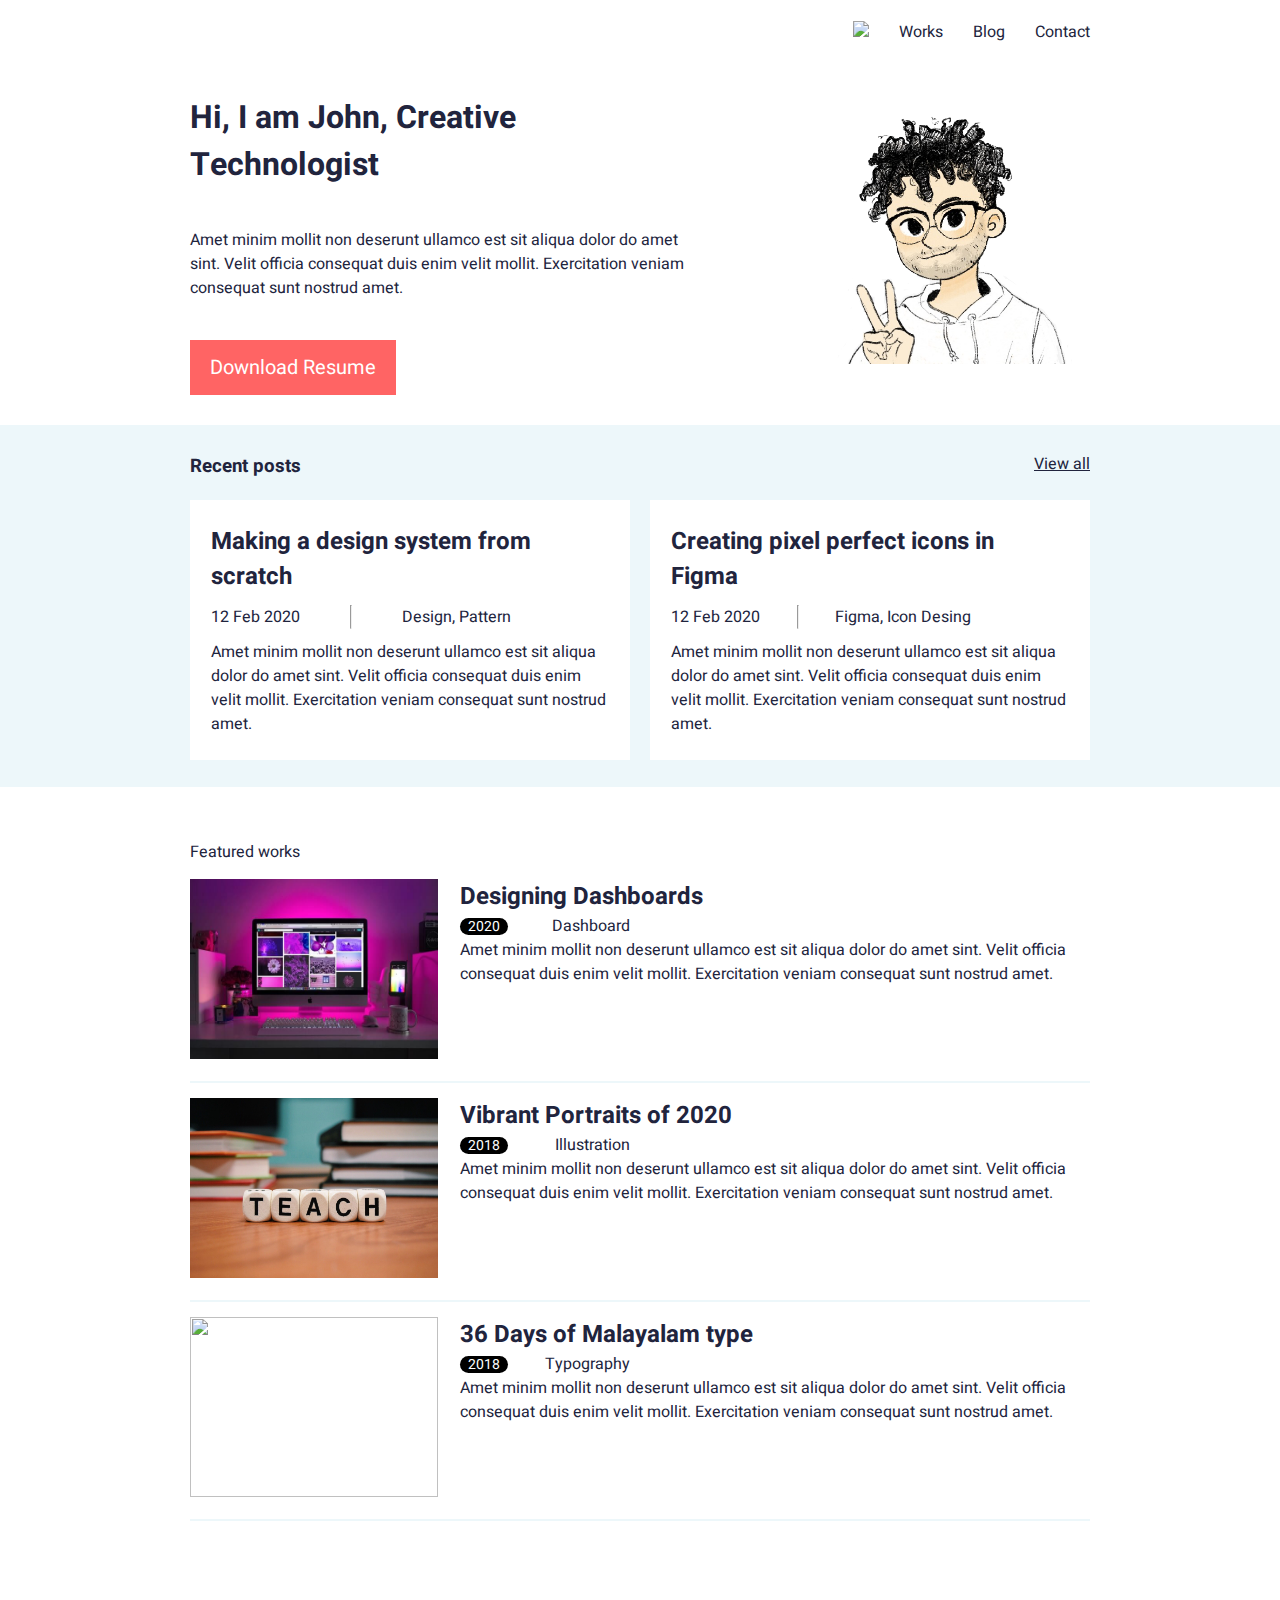
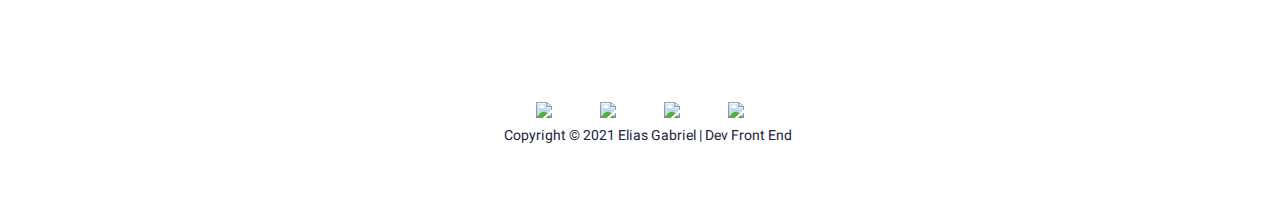
==== index.html @ eb451b37 "update" ====
<!DOCTYPE html>
<html lang="pt-br">

<head>
    <meta charset="UTF-8">
    <meta http-equiv="X-UA-Compatible" content="IE=edge">
    <meta name="viewport" content="width=device-width, initial-scale=1.0">
    <link rel="preconnect" href="https://fonts.googleapis.com">
    <link rel="shortcut icon" type="image/x-icon" href="./../content/img/favicon.ico">

    <link rel="preconnect" href="https://fonts.gstatic.com" crossorigin>
    <link href="https://fonts.googleapis.com/css2?family=Heebo&display=swap" rel="stylesheet">

    <link rel="stylesheet" href="./content/css/main.css">
    <link rel="stylesheet" href="./content/css/index.css">

    <title>Portifólio 1</title>
</head>

<body>
    <header>
        <nav class="container">
            <ul>
                <li>
                    <a href="./index.html"><img src="https://img.icons8.com/material-rounded/24/000000/home-page.png" /></a>
                </li>
                <li><a href="./pages/works.html">Works</a></li>
                <li><a href="./pages/blog.html">Blog</a></li>
                <li><a href="./pages/contact-me.html">Contact</a></li>
            </ul>
        </nav>
        <nav>
            <div class="sanduiche">
                <div class="container2" onclick="myFunction(this)">
                    <div class="bar1"></div>
                    <div class="bar2"></div>
                    <div class="bar3"></div>
                    <div class="menu-drop">
                        <ul>
                            <li>
                                <a href="./../index.html"><img src="https://img.icons8.com/material-rounded/24/000000/home-page.png" /></a>
                            </li>
                            <li><a href="./pages/works.html">Works</a></li>
                            <li><a href="./pages/blog.html">Blog</a></li>
                            <li><a href="./pages/contact-me.html">Contact</a></li>
                        </ul>
                    </div>
                </div>
            </div>
        </nav>

        <div class="container">
            <div class="apresentation">
                <div class="content-apresentation">
                    <h1>Hi, I am John, Creative Technologist</h1>
                    <p>Amet minim mollit non deserunt ullamco est sit aliqua dolor do amet sint. Velit officia consequat duis enim velit mollit. Exercitation veniam consequat sunt nostrud amet.</p>
                    <button class="cv">
                        <a download="" href="./content/CV.pdf" class="button button--flex">
                            Download Resume <i class="uil uil-download-alt button__icon"></i>
                        </a>
                    </button>
                </div>
                <div class="avatar">
                    <figure><img src="./content/img/perfil.png" alt=""></figure>
                </div>
            </div>
        </div>
    </header>
    <div class="bc-blue">
        <div class="container">
            <div class="recents-post">
                <div class="recents-header">
                    <h3>Recent posts</h3>
                    <a href="./pages/blog.html">View all</a>
                </div>
                <div class="recents-posts-conteudo">
                    <div class="box-container-recents-post">
                        <h2>Making a design system from scratch</h2>
                        <div class="item-recents-posts">
                            <p>12 Feb 2020</p>
                            <hr>
                            <p>Design, Pattern</p>
                        </div>
                        <p>Amet minim mollit non deserunt ullamco est sit aliqua dolor do amet sint. Velit officia consequat duis enim velit mollit. Exercitation veniam consequat sunt nostrud amet.</p>
                    </div>
                    <div class="box-container-recents-post">
                        <h2>Creating pixel perfect icons in Figma</h2>
                        <div class="item-recents-posts">
                            <p>12 Feb 2020</p>
                            <hr>
                            <p>Figma, Icon Desing</p>
                        </div>
                        <p>Amet minim mollit non deserunt ullamco est sit aliqua dolor do amet sint. Velit officia consequat duis enim velit mollit. Exercitation veniam consequat sunt nostrud amet.</p>
                    </div>
                </div>
            </div>
        </div>
    </div>


    <div class="container">
        <div class="Featured-works">
            <div class="works-header">
                <p>Featured works</p>
            </div>
            <a href="./pages/works/work01.html">
                <div class="item-works">
                    <figure><img src="./content/img/portfolio1.jpg" alt=""></figure>
                    <div class="content-text">
                        <h2>Designing Dashboards</h2>
                        <div class="list-works">
                            <span class="year">
                                2020
                            </span>
                            <p>
                                Dashboard
                            </p>
                        </div>
                        <p>Amet minim mollit non deserunt ullamco est sit aliqua dolor do amet sint. Velit officia consequat duis enim velit mollit. Exercitation veniam consequat sunt nostrud amet.</p>
                    </div>
                </div>
            </a>
            <a href="./pages/works/work02.html">

                <div class="item-works">
                    <figure><img src="./content/img/portfolio2.jpg" alt=""></figure>
                    <div class="content-text">
                        <h2>Vibrant Portraits of 2020</h2>
                        <div class="list-works">
                            <span class="year">
                            2018
                        </span>
                            <p>
                                Illustration
                            </p>
                        </div>
                        <p>Amet minim mollit non deserunt ullamco est sit aliqua dolor do amet sint. Velit officia consequat duis enim velit mollit. Exercitation veniam consequat sunt nostrud amet.</p>
                    </div>
                </div>
            </a>
            <a href="./pages/works/work03.html">

                <div class="item-works">
                    <figure><img src="./content/img/portfolio3.jpg" alt=""></figure>
                    <div class="content-text">
                        <h2>36 Days of Malayalam type</h2>
                        <div class="list-works">
                            <span class="year">
                            2018
                        </span>
                            <p>
                                Typography
                            </p>
                        </div>
                        <p>Amet minim mollit non deserunt ullamco est sit aliqua dolor do amet sint. Velit officia consequat duis enim velit mollit. Exercitation veniam consequat sunt nostrud amet.</p>
                    </div>
                </div>
            </a>
        </div>
    </div>

    <footer>
        <div class="footer-content">
            <div class="content-social">
                <div class="facebook">
                    <a href="https://www.facebook.com/eliasgabriel.dasilva/"><img src="https://img.icons8.com/ios-filled/32/000000/facebook-f.png" /></a>
                </div>
                <div class="instagram">
                    <a href="https://www.instagram.com/eliasgahh/"><img src="https://img.icons8.com/material-outlined/32/000000/instagram-new.png" /></a>

                </div>
                <div class="twitter">
                    <a href="https://twitter.com/EliasGahh"><img src="https://img.icons8.com/ios-filled/32/000000/twitter-squared.png" /></a>
                </div>
                <div class="linkeding">
                    <a href="https://www.linkedin.com/in/elias-gabriel-437551121/"><img src="https://img.icons8.com/material-outlined/32/000000/linkedin--v1.png" /></a>
                </div>
            </div>
            <div class="copy">
                <a href="https://github.com/EliasGabriel1"><img width="15" height="15" src="https://img.icons8.com/ios-filled/50/000000/github-2.png" /> Copyright © 2021 Elias Gabriel | Dev Front End</a>
            </div>
        </div>
    </footer>

    <script src="./content/js/index.js"></script>
    <script>
    </script>
</body>

</html>
---- content/css/main.css ----
* {
    margin: 0;
    padding: 0;
    font-family: 'Heebo', sans-serif;
    color: var(--black-color);
}

:root {
    --primary-color: #FF6464;
    --second-color: #00A8CC;
    --third-color: #8695A4;
    --black-color: #21243D;
    --bc-recents-post: #EDF7FA;
    --bc-hover-works: #eeeeee6b;
    --pane-padding: 5px 42px;
    --margin-pattern-container: 0 auto;
    --max-width-pattern-container: 900px;
    --max-width-nopatter-container: 700px;
}

.font-off {
    color: #00000073
}

.container2 {
    display: inline-block;
    cursor: pointer;
}

.sanduiche {
    visibility: hidden;
}

ul {
    list-style: none;
}

.bar1,
.bar2,
.bar3 {
    width: 35px;
    height: 5px;
    background-color: #333;
    margin: 6px 0;
    transition: 0.4s;
}

.menu-drop {
    visibility: hidden;
    position: fixed;
    width: 100vw;
    top: 0;
    font-size: 100px;
    right: 0;
    height: 100vh;
    background: #000000bd;
}

.change>.menu-drop {
    visibility: visible;
}

.change>.menu-drop>ul {
    margin: 50px;
    line-height: 40px;
}

.change>.menu-drop>ul>li>a {
    font-size: 30px;
    color: white;
}

.change .bar1 {
    -webkit-transform: rotate(-45deg) translate(-9px, 6px);
    transform: rotate(-45deg) translate(-9px, 6px);
}

.change .bar2 {
    opacity: 0;
}

.change .bar3 {
    -webkit-transform: rotate(45deg) translate(-8px, -8px);
    transform: rotate(45deg) translate(-8px, -8px);
}

.container {
    max-width: var(--max-width-pattern-container);
    margin: var(--margin-pattern-container);
}

.container-blog {
    max-width: var(--max-width-nopatter-container);
    margin: var(--margin-pattern-container);
}

header {
    padding: 20px 60px;
}

header>nav>ul {
    display: flex;
    justify-content: flex-end;
    gap: 30px;
    list-style: none;
    align-items: center;
}

ul>li>a {
    text-decoration: none;
}

ul>li>a:hover {
    color: #21243daf;
}

.bc-blue {
    background-color: var(--bc-recents-post);
}

footer {
    display: flex;
    justify-content: center;
}

.footer-content {
    padding: 57px 0;
}

.copy a {
    font-size: 14px;
    text-decoration: none;
    display: flex;
    align-items: center;
}

.copy:hover a {
    color: #000000b3;
}

.content-social {
    display: flex;
    justify-content: space-evenly;
}

@media (min-width:900px) {
    nav:nth-child(2n) {
        display: none;
    }
}

@media (max-width:900px) {
    nav:first-child {
        display: none;
    }
    .sanduiche {
        visibility: visible;
        display: flex;
        justify-content: flex-end;
    }
    header {
        padding: 20px;
    }
}
---- content/css/index.css ----
.apresentation {
    display: grid;
    grid-template-columns: 70% 30%;
    margin-top: 50px;
    margin-bottom: 10px
}

.cv {
    width: max-content;
    padding: 13px 20px;
    background-color: var(--primary-color);
    border: none;
}

.cv>a {
    font-size: 20px;
    text-decoration: none;
    color: white;
    align-self: center;
}

.content-apresentation>p {
    margin: 40px 0;
    max-width: 500px;
}

.content-apresentation>h1 {
    font-weight: 700;
    max-width: 500px;
}

.recents-post {
    padding: 27px 0;
}

.recents-posts-conteudo {
    display: flex;
    justify-content: space-evenly;
    gap: 20px;
}

.item-recents-posts {
    display: flex;
    justify-content: space-between;
    margin: 11px 0;
    max-width: 300px;
}

.box-container-recents-post {
    background-color: white;
    padding: 24px 21px;
    max-width: 420px;
}

.box-container-recents-post>h2 {
    max-width: 374px;
}

.content-text {
    display: block;
    margin-left: 18px
}

.Featured-works>a {
    text-decoration: none;
}

.item-works {
    display: grid;
    grid-template-columns: 28% 72%;
    border-bottom: 2px solid var(--bc-recents-post);
    padding: 15px 0;
}

.item-works:hover {
    background-color: var(--bc-hover-works);
    border-radius: 12px;
}

.item-works>figure>img {
    width: 248px;
    height: 180px;
}

.list-works {
    display: flex;
    justify-content: space-between;
    max-width: 170px;
    align-items: center;
}

.list-works>.year {
    font-size: 14px;
    background: black;
    color: white;
    height: 17px;
    border-radius: 20px;
    padding: 0px 8px;
    align-items: center;
    display: flex;
}

.recents-header {
    display: flex;
    justify-content: space-between;
    margin-bottom: 20px;
}

.Featured-works {
    padding: 53px 0;
    margin-bottom: 70px;
}

.avatar>figure>img {
    width: -webkit-fill-available;
}

@media (max-width:900px) {
    .apresentation {
        display: flex;
        flex-direction: column-reverse;
        margin-top: unset;
    }
    .recents-header {
        justify-content: center;
        text-align: center;
        flex-direction: column;
    }
    .recents-posts-conteudo {
        display: block;
    }
    .box-container-recents-post {
        margin: 30px 20px;
    }
    .item-works {
        margin: 30px 20px;
        display: block;
    }
    .list-works {
        margin: 16px 0
    }
    .works-header>p {
        text-align: center;
    }
    .content-apresentation {
        text-align: center;
    }
}
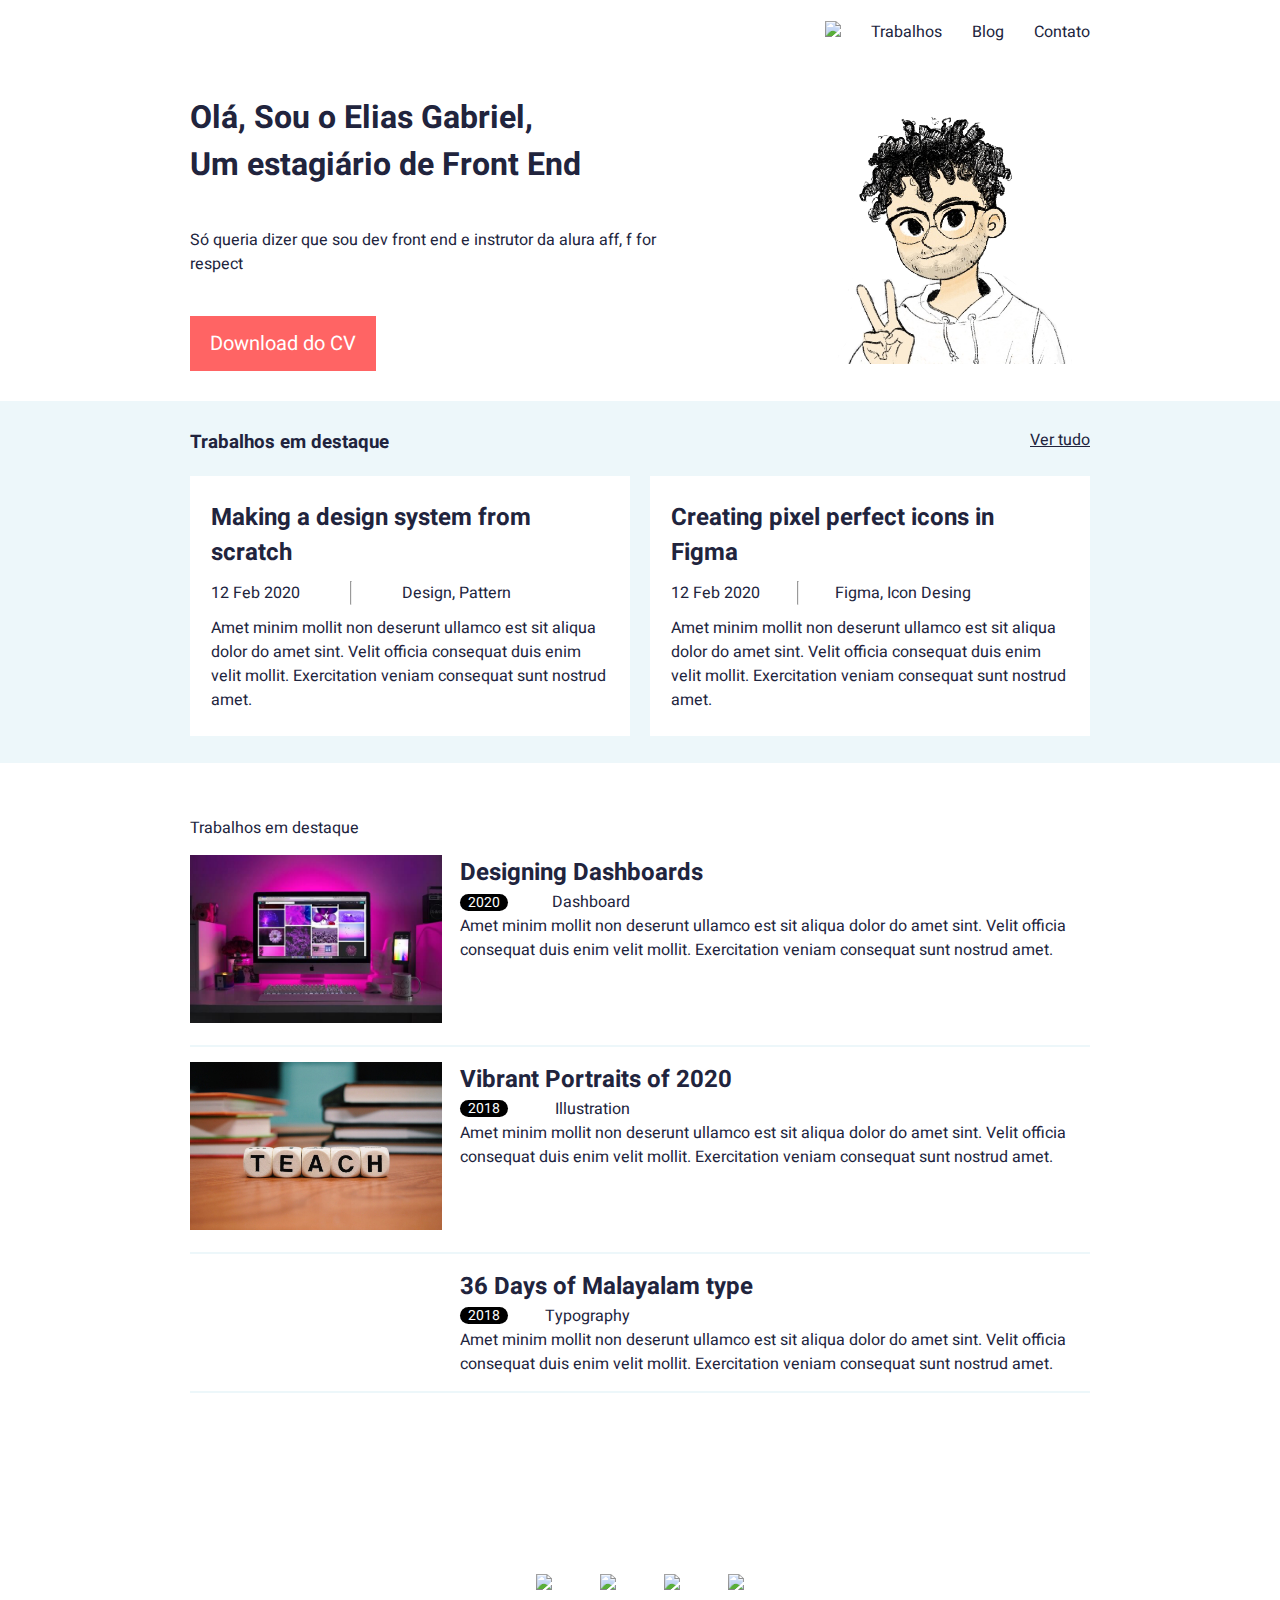
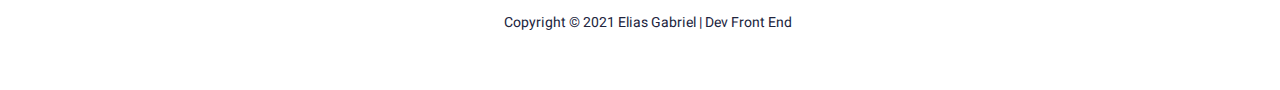
==== commit 7d9a6d70: "quase pronto" ====
--- a/index.html
+++ b/index.html
@@ -14,7 +14,7 @@
     <link rel="stylesheet" href="./content/css/main.css">
     <link rel="stylesheet" href="./content/css/index.css">
 
-    <title>Portifólio 1</title>
+    <title>Portifólio - template</title>
 </head>
 
 <body>
@@ -24,9 +24,9 @@
                 <li>
                     <a href="./index.html"><img src="https://img.icons8.com/material-rounded/24/000000/home-page.png" /></a>
                 </li>
-                <li><a href="./pages/works.html">Works</a></li>
+                <li><a href="./pages/works.html">Trabalhos</a></li>
                 <li><a href="./pages/blog.html">Blog</a></li>
-                <li><a href="./pages/contact-me.html">Contact</a></li>
+                <li><a href="./pages/contact-me.html">Contato</a></li>
             </ul>
         </nav>
         <nav>
@@ -40,9 +40,9 @@
                             <li>
                                 <a href="./../index.html"><img src="https://img.icons8.com/material-rounded/24/000000/home-page.png" /></a>
                             </li>
-                            <li><a href="./pages/works.html">Works</a></li>
+                            <li><a href="./pages/works.html">Trabalhos</a></li>
                             <li><a href="./pages/blog.html">Blog</a></li>
-                            <li><a href="./pages/contact-me.html">Contact</a></li>
+                            <li><a href="./pages/contact-me.html">Contato</a></li>
                         </ul>
                     </div>
                 </div>
@@ -52,11 +52,11 @@
         <div class="container">
             <div class="apresentation">
                 <div class="content-apresentation">
-                    <h1>Hi, I am John, Creative Technologist</h1>
-                    <p>Amet minim mollit non deserunt ullamco est sit aliqua dolor do amet sint. Velit officia consequat duis enim velit mollit. Exercitation veniam consequat sunt nostrud amet.</p>
+                    <h1>Olá, Sou o Elias Gabriel, <br> Um estagiário de Front End</h1>
+                    <p>Só queria dizer que sou dev front end e instrutor da alura aff, f for respect</p>
                     <button class="cv">
                         <a download="" href="./content/CV.pdf" class="button button--flex">
-                            Download Resume <i class="uil uil-download-alt button__icon"></i>
+                            Download do CV <i class="uil uil-download-alt button__icon"></i>
                         </a>
                     </button>
                 </div>
@@ -70,8 +70,8 @@
         <div class="container">
             <div class="recents-post">
                 <div class="recents-header">
-                    <h3>Recent posts</h3>
-                    <a href="./pages/blog.html">View all</a>
+                    <h3>Trabalhos em destaque</h3>
+                    <a href="./pages/blog.html">Ver tudo</a>
                 </div>
                 <div class="recents-posts-conteudo">
                     <div class="box-container-recents-post">
@@ -101,7 +101,7 @@
     <div class="container">
         <div class="Featured-works">
             <div class="works-header">
-                <p>Featured works</p>
+                <p>Trabalhos em destaque</p>
             </div>
             <a href="./pages/works/work01.html">
                 <div class="item-works">
@@ -181,7 +181,26 @@
             </div>
         </div>
     </footer>
-
+    <!-- 
+    ░░ ░░░░▄░░░░░░░░░ ▄
+░░░░░░░░▌▒█░░░░░░░░░░░▄▀▒▌
+░░░░░░░░▌▒▒█░░░░░░░░▄▀▒▒▒▐
+░░░░░░░▐▄▀▒▒▀▀▀▀▄▄▄▀▒▒▒▒▒▐
+░░░░░▄▄▀▒░▒▒▒▒▒▒▒▒▒█▒▒▄█▒▐
+░░░▄▀▒▒▒░░░▒▒▒░░░▒▒▒▀██▀▒▌
+░░▐▒▒▒▄▄▒▒▒▒░░░▒▒▒▒▒▒▒▀▄▒▒▌
+░░▌░░▌█▀▒▒▒▒▒▄▀█▄▒▒▒▒▒▒▒█▒▐
+░▐░░░▒▒▒▒▒▒▒▒▌██▀▒▒░░░▒▒▒▀▄▌
+░▌░▒▄██▄▒▒▒▒▒▒▒▒▒░░░░░░▒▒▒▒▌
+▌▒▀▐▄█▄█▌▄░▀▒▒░░░░░░░░░░▒▒▒▐
+▐▒▒▐▀▐▀▒░▄▄▒▄▒▒▒▒▒▒░▒░▒░▒▒▒▒▌
+▐▒▒▒▀▀▄▄▒▒▒▄▒▒▒▒▒▒▒▒░▒░▒░▒▒▐
+░▌▒▒▒▒▒▒▀▀▀▒▒▒▒▒▒░▒░▒░▒░▒▒▒▌
+░▐▒▒▒▒▒▒▒▒▒▒▒▒▒▒░▒░▒░▒▒▄▒▒▐
+░░▀▄▒▒▒▒▒▒▒▒▒▒▒░▒░▒░▒▄▒▒▒▒▌
+░░░░▀▄▒▒▒▒▒▒▒▒▒▒▄▄▄▀▒▒▒▒▄▀
+░░░░░░▀▄▄▄▄▄▄▀▀▀▒▒▒▒▒
+Gonça do brabo -->
     <script src="./content/js/index.js"></script>
     <script>
     </script>
--- a/content/css/main.css
+++ b/content/css/main.css
@@ -70,6 +70,13 @@
     color: white;
 }
 
+.change>.menu-drop>ul>li>a>img {
+    width: 50px;
+    border-radius: 50%;
+    background: #ffffff59;
+    padding: 6px;
+}
+
 .change .bar1 {
     -webkit-transform: rotate(-45deg) translate(-9px, 6px);
     transform: rotate(-45deg) translate(-9px, 6px);
@@ -125,6 +132,9 @@
 
 .footer-content {
     padding: 57px 0;
+    display: flex;
+    flex-direction: column;
+    gap: 15px;
 }
 
 .copy a {
@@ -161,4 +171,13 @@
     header {
         padding: 20px;
     }
+    .content-social {
+        display: flex;
+        flex-direction: row;
+        gap: 25px;
+        justify-content: center;
+    }
+    .footer-content {
+        gap: 30px;
+    }
 }--- a/content/css/index.css
+++ b/content/css/index.css
@@ -10,6 +10,11 @@
     padding: 13px 20px;
     background-color: var(--primary-color);
     border: none;
+    cursor: pointer;
+}
+
+.cv:hover {
+    background-color: #ff6464ed;
 }
 
 .cv>a {
@@ -78,8 +83,7 @@
 }
 
 .item-works>figure>img {
-    width: 248px;
-    height: 180px;
+    width: 100%;
 }
 
 .list-works {
